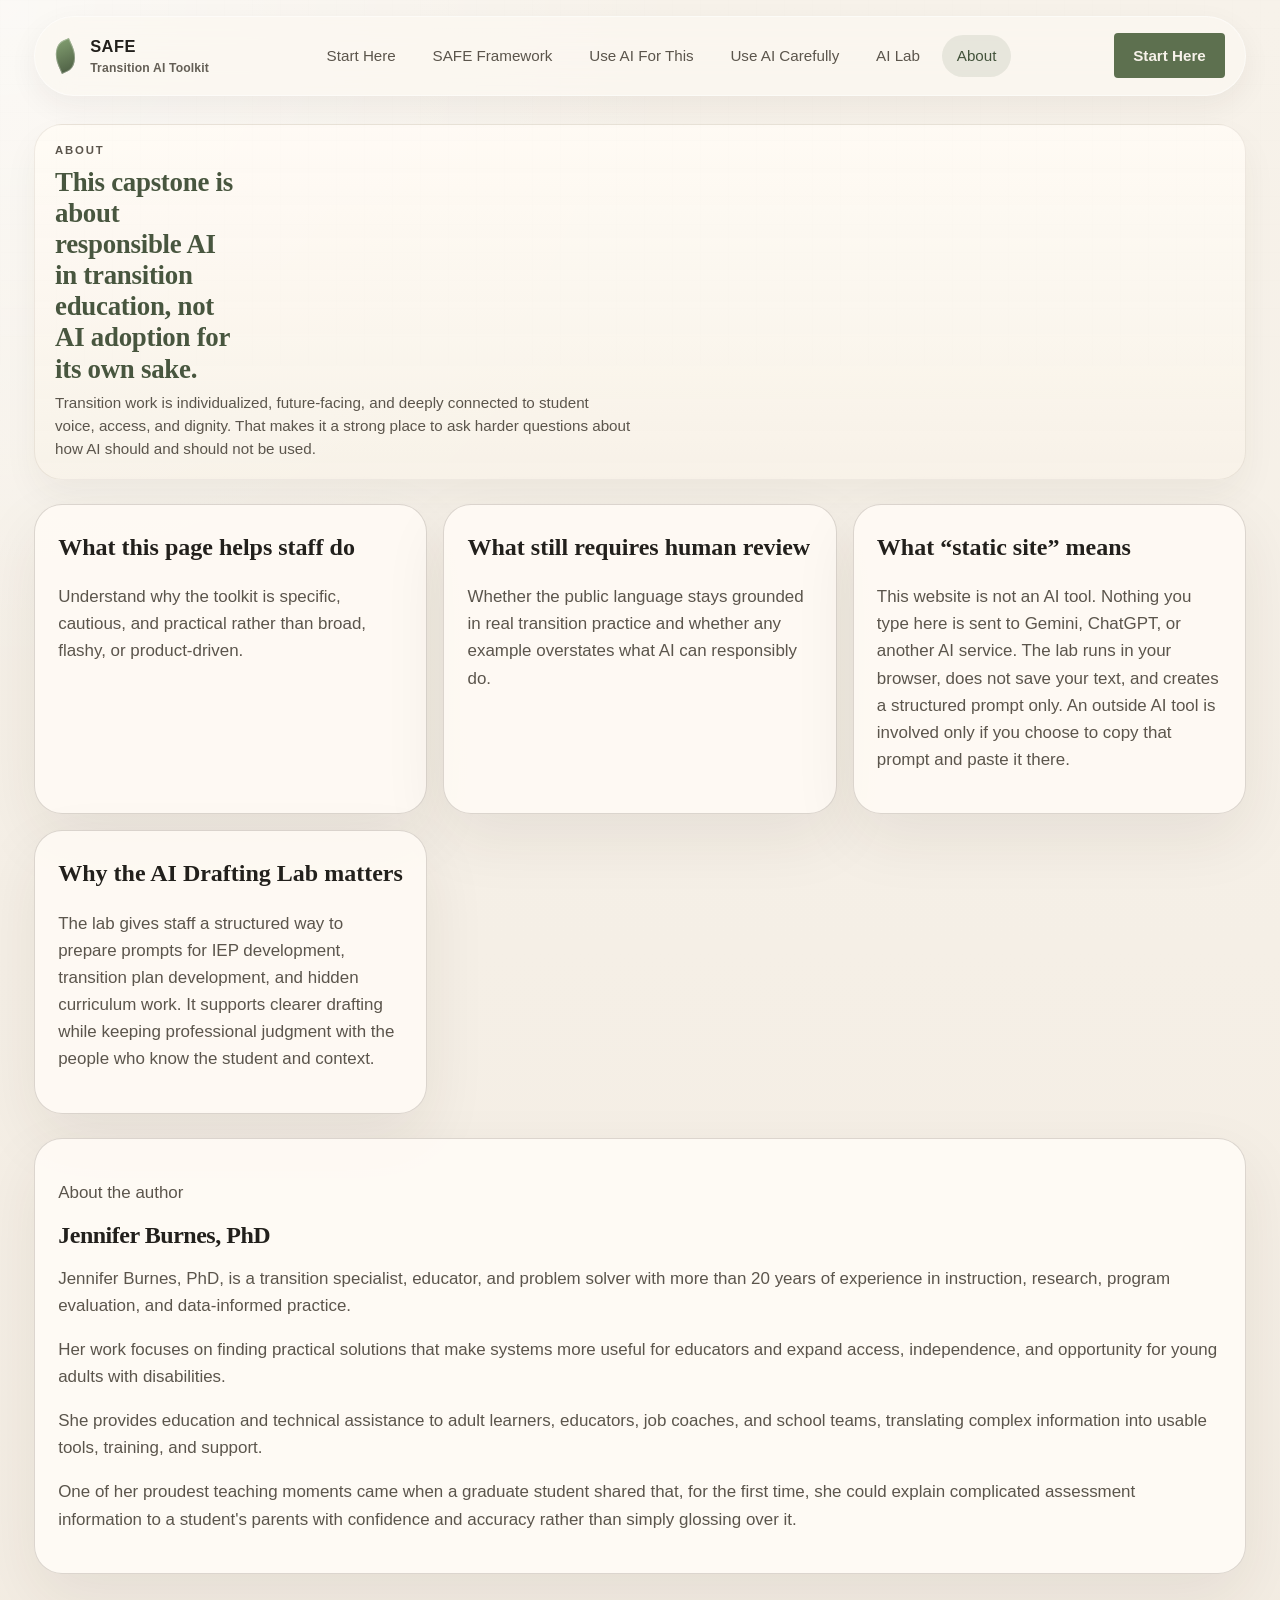
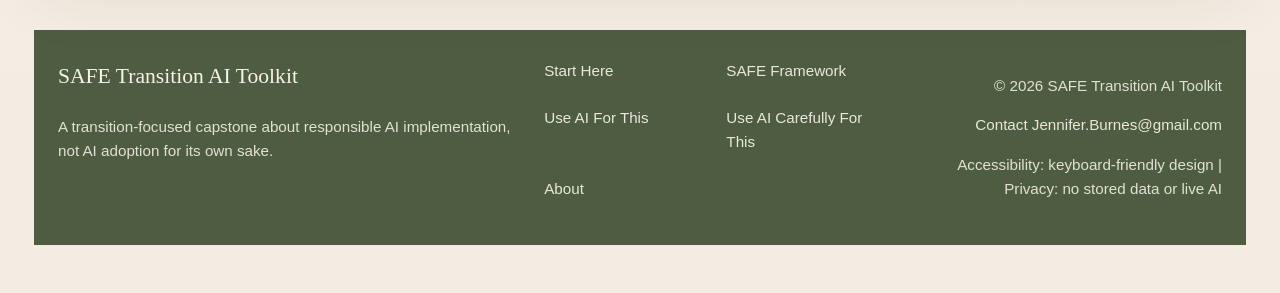
==== about.html @ ab894f03 "Publish SAFE Transition AI Toolkit" ====
<!doctype html>
<html lang="en">
  <head>
    <meta charset="UTF-8" />
    <meta name="viewport" content="width=device-width, initial-scale=1.0" />
    <title>About | SAFE Transition AI Toolkit</title>
    <link rel="stylesheet" href="styles.css" />
  </head>
  <body data-page="about">
    <div class="site-shell">
      <header class="site-header">
        <div class="brand-lockup">
          <a class="brand-mark" href="index.html" aria-label="SAFE Transition AI Toolkit home">
            <span class="brand-mark__leaf"></span>
            <span class="brand-mark__text"><span>SAFE</span><span>Transition AI Toolkit</span></span>
          </a>
        </div>
        <button class="menu-toggle" type="button" aria-expanded="false" aria-controls="site-nav">Menu</button>
        <nav id="site-nav" class="site-nav" aria-label="Primary">
          <a href="start-here.html">Start Here</a>
          <a href="https://www.edsafeai.org/safe" target="_blank" rel="noopener noreferrer">SAFE Framework</a>
          <a href="use-ai-for-this.html">Use AI For This</a>
          <a href="use-ai-carefully.html">Use AI Carefully</a>
          <a href="hidden-curriculum-ai-lab.html">AI Lab</a>
          <a href="about.html">About</a>
        </nav>
        <a class="header-cta" href="start-here.html">Start Here</a>
      </header>
      <main class="page-main">
        <section class="page-hero page-hero--paper">
          <p class="page-hero__kicker">About</p>
          <h1>This capstone is about responsible AI in transition education, not AI adoption for its own sake.</h1>
          <p>
            Transition work is individualized, future-facing, and deeply connected to student voice,
            access, and dignity. That makes it a strong place to ask harder questions about how AI
            should and should not be used.
          </p>
        </section>

        <section class="section card-grid card-grid--two">
          <article class="section-card">
            <h2>What this page helps staff do</h2>
            <p>Understand why the toolkit is specific, cautious, and practical rather than broad, flashy, or product-driven.</p>
          </article>
          <article class="section-card">
            <h2>What still requires human review</h2>
            <p>Whether the public language stays grounded in real transition practice and whether any example overstates what AI can responsibly do.</p>
          </article>
          <article class="section-card">
            <h2>What “static site” means</h2>
            <p>
              This website is not an AI tool. Nothing you type here is sent to Gemini, ChatGPT, or
              another AI service. The lab runs in your browser, does not save your text, and creates
              a structured prompt only. An outside AI tool is involved only if you choose to copy that
              prompt and paste it there.
            </p>
          </article>
          <article class="section-card">
            <h2>Why the AI Drafting Lab matters</h2>
            <p>
              The lab gives staff a structured way to prepare prompts for IEP development, transition
              plan development, and hidden curriculum work. It supports clearer drafting while keeping
              professional judgment with the people who know the student and context.
            </p>
          </article>
        </section>

        <section class="section">
          <div class="callout callout--thin">
            <p class="eyebrow">About the author</p>
            <h2>Jennifer Burnes, PhD</h2>
            <p>Jennifer Burnes, PhD, is a transition specialist, educator, and problem solver with more than 20 years of experience in instruction, research, program evaluation, and data-informed practice.</p>
            <p>Her work focuses on finding practical solutions that make systems more useful for educators and expand access, independence, and opportunity for young adults with disabilities.</p>
            <p>She provides education and technical assistance to adult learners, educators, job coaches, and school teams, translating complex information into usable tools, training, and support.</p>
            <p>One of her proudest teaching moments came when a graduate student shared that, for the first time, she could explain complicated assessment information to a student's parents with confidence and accuracy rather than simply glossing over it.</p>
          </div>
        </section>
      </main>
      <footer class="site-footer site-footer--rich">
        <div class="site-footer__brand">
          <p>SAFE Transition AI Toolkit</p>
          <p>A transition-focused capstone about responsible AI implementation, not AI adoption for its own sake.</p>
        </div>
        <div class="site-footer__links">
          <a href="start-here.html">Start Here</a>
          <a href="https://www.edsafeai.org/safe" target="_blank" rel="noopener noreferrer">SAFE Framework</a>
          <a href="use-ai-for-this.html">Use AI For This</a>
          <a href="use-ai-carefully.html">Use AI Carefully For This</a>
          <a href="about.html">About</a>
        </div>
        <div class="site-footer__meta">
          <p>&copy; 2026 SAFE Transition AI Toolkit</p>
          <p><a href="mailto:Jennifer.Burnes@gmail.com">Contact Jennifer.Burnes@gmail.com</a></p>
          <p>Accessibility: keyboard-friendly design | Privacy: no stored data or live AI</p>
        </div>
      </footer>
    </div>
    <script src="script.js"></script>
  </body>
</html>
---- styles.css ----
:root {
  --bg: #f5f0e7;
  --bg-strong: #ece4d7;
  --surface: rgba(255, 251, 245, 0.86);
  --surface-solid: #fbf7f1;
  --surface-rich: #f2eadf;
  --ink: #22201c;
  --muted: #5b554c;
  --line: rgba(63, 54, 42, 0.18);
  --line-strong: rgba(63, 54, 42, 0.3);
  --accent: #5d7051;
  --accent-deep: #43533b;
  --accent-soft: #dfe7d4;
  --clay: #b97857;
  --shadow: 0 24px 64px rgba(51, 42, 31, 0.08);
  --shadow-soft: 0 10px 30px rgba(51, 42, 31, 0.06);
  --radius: 28px;
  --radius-small: 18px;
  --max-width: 1180px;
  --transition: 220ms ease;
  --serif: "Iowan Old Style", "Palatino Linotype", "Book Antiqua", Georgia, serif;
  --sans: "Avenir Next", "Segoe UI", "Trebuchet MS", sans-serif;
}

*,
*::before,
*::after {
  box-sizing: border-box;
}

html {
  scroll-behavior: smooth;
}

body {
  margin: 0;
  font-family: var(--sans);
  color: var(--ink);
  background:
    radial-gradient(circle at top left, rgba(255, 255, 255, 0.58), transparent 30%),
    linear-gradient(180deg, #f7f2ea 0%, #f3ece2 100%);
  line-height: 1.6;
}

body::before {
  content: "";
  position: fixed;
  inset: 0;
  pointer-events: none;
  background-image:
    linear-gradient(rgba(72, 61, 47, 0.025) 1px, transparent 1px),
    linear-gradient(90deg, rgba(72, 61, 47, 0.025) 1px, transparent 1px);
  background-size: 28px 28px;
  mask-image: linear-gradient(180deg, rgba(0, 0, 0, 0.2), transparent 70%);
}

a {
  color: inherit;
  text-decoration: none;
}

img {
  max-width: 100%;
  display: block;
}

.site-shell {
  width: min(calc(100% - 2rem), calc(var(--max-width) + 2rem));
  margin: 0 auto;
  padding: 1rem 0 3rem;
}

.site-header {
  position: sticky;
  top: 1rem;
  z-index: 10;
  display: flex;
  align-items: center;
  justify-content: space-between;
  gap: 1rem;
  margin-bottom: 1.75rem;
  padding: 1rem 1.25rem;
  border: 1px solid rgba(255, 255, 255, 0.45);
  border-radius: 999px;
  background: rgba(251, 247, 241, 0.76);
  backdrop-filter: blur(18px);
  box-shadow: var(--shadow-soft);
}

.brand-mark {
  display: inline-flex;
  align-items: center;
  gap: 0.9rem;
  font-weight: 600;
  letter-spacing: 0.01em;
}

.brand-mark__leaf {
  width: 1.3rem;
  height: 1.9rem;
  border-radius: 70% 0 70% 0;
  background: linear-gradient(180deg, #7e9a6d 0%, #516347 100%);
  transform: rotate(-24deg);
  box-shadow: inset 0 0 0 1px rgba(255, 255, 255, 0.28);
}

.brand-mark__text {
  font-size: 0.95rem;
}

.brand-mark__text span {
  display: block;
}

.brand-mark__text span:first-child {
  font-size: 1.08em;
  letter-spacing: 0.03em;
}

.brand-mark__text span:last-child {
  font-size: 0.8em;
  color: #645f56;
}

.site-nav {
  display: flex;
  align-items: center;
  gap: 0.5rem;
  flex-wrap: wrap;
  justify-content: flex-end;
}

.site-nav a {
  padding: 0.55rem 0.9rem;
  border-radius: 999px;
  color: var(--muted);
  font-size: 0.95rem;
  transition: background-color var(--transition), color var(--transition), transform var(--transition);
}

.site-nav a:hover,
.site-nav a:focus-visible,
.site-nav a.is-active {
  background: rgba(93, 112, 81, 0.12);
  color: var(--accent-deep);
}

.menu-toggle {
  display: none;
  border: 0;
  border-radius: 999px;
  padding: 0.75rem 1rem;
  background: rgba(93, 112, 81, 0.14);
  color: var(--accent-deep);
  font: 600 0.95rem var(--sans);
}

.header-cta {
  display: inline-flex;
  align-items: center;
  justify-content: center;
  min-height: 2.8rem;
  padding: 0.75rem 1.2rem;
  border-radius: 4px;
  background: #5d704f;
  color: #f7f2ea;
  font: 600 0.95rem/1 var(--sans);
  white-space: nowrap;
}

.header-cta:hover,
.header-cta:focus-visible {
  background: #4f5f43;
}

.section,
.page-hero {
  margin-bottom: 1.5rem;
}

.hero,
.page-hero,
.editorial-panel,
.section-card,
.callout,
.table-card,
.lab-panel,
.lab-output-panel,
.checklist-card,
.compare-card,
.prompt-card {
  border: 1px solid var(--line);
  box-shadow: var(--shadow);
}

.hero {
  display: grid;
  grid-template-columns: minmax(0, 1.45fr) minmax(300px, 0.9fr);
  gap: 1.5rem;
  padding: 1.7rem;
  border-radius: 36px;
  background:
    linear-gradient(135deg, rgba(255, 255, 255, 0.58), transparent 48%),
    linear-gradient(180deg, rgba(250, 245, 238, 0.95), rgba(244, 235, 224, 0.92));
}

.hero__content,
.hero__feature-card,
.page-hero,
.editorial-panel,
.section-card,
.callout,
.table-card,
.lab-panel,
.lab-output-panel,
.checklist-card,
.compare-card,
.prompt-card {
  border-radius: var(--radius);
  background: var(--surface);
}

.hero__content {
  padding: 1.6rem;
}

.hero__supporting,
.page-hero__kicker,
.feature-card__eyeline {
  margin: 0 0 0.8rem;
  color: var(--accent-deep);
  font-size: 0.86rem;
  font-weight: 700;
  letter-spacing: 0.09em;
  text-transform: uppercase;
}

.hero h1,
.page-hero h1,
.section-heading h2,
.callout h2,
.editorial-panel h2,
.lab-output-panel h2,
.lab-panel h2 {
  margin: 0;
  font-family: var(--serif);
  font-weight: 700;
  line-height: 1.04;
  letter-spacing: -0.02em;
}

.hero h1 {
  max-width: 11ch;
  font-size: clamp(3rem, 7vw, 5.65rem);
}

.page-hero {
  padding: 2.2rem 2rem;
}

.page-hero h1 {
  max-width: 16ch;
  font-size: clamp(2.4rem, 6vw, 4.3rem);
  margin-bottom: 1rem;
}

.hero__lede,
.page-hero p,
.editorial-panel p,
.section-card p,
.callout p,
.compare-card p,
.prompt-card pre {
  color: var(--muted);
  font-size: 1.06rem;
}

.hero__actions,
.lab-actions {
  display: flex;
  gap: 0.8rem;
  flex-wrap: wrap;
  margin-top: 1.5rem;
}

.hero__notes {
  display: grid;
  gap: 0.8rem;
  margin-top: 1.4rem;
}

.hero__notes p,
.feature-card__note,
.callout__closing {
  margin: 0;
  color: var(--muted);
}

.button {
  display: inline-flex;
  align-items: center;
  justify-content: center;
  min-height: 2.9rem;
  padding: 0.8rem 1.2rem;
  border: 1px solid transparent;
  border-radius: 999px;
  font: 600 0.97rem/1 var(--sans);
  cursor: pointer;
  transition: transform var(--transition), background-color var(--transition), border-color var(--transition);
}

.button:hover,
.button:focus-visible,
.menu-toggle:hover,
.menu-toggle:focus-visible {
  transform: translateY(-1px);
}

.button--primary {
  background: var(--accent);
  color: #f8f4ee;
}

.button--primary:hover,
.button--primary:focus-visible {
  background: var(--accent-deep);
}

.button--secondary {
  background: rgba(255, 255, 255, 0.62);
  border-color: var(--line-strong);
  color: var(--ink);
}

.button--small {
  min-height: 2.35rem;
  padding: 0.55rem 0.9rem;
  font-size: 0.9rem;
}

.button:disabled {
  cursor: not-allowed;
  opacity: 0.55;
  transform: none;
}

.hero__feature-card {
  display: flex;
  flex-direction: column;
  gap: 1rem;
  padding: 1.6rem;
}

.hero__feature-card h2,
.editorial-panel h2,
.section-card h2,
.section-card h3,
.compare-card h2,
.callout__grid h3,
.prompt-card h2,
.review-card h2 {
  margin: 0;
  font-family: var(--serif);
  font-size: 1.5rem;
}

.feature-card__list,
.tight-list,
.step-list {
  margin: 0;
  padding-left: 1.15rem;
  color: var(--muted);
}

.section--split,
.compare-grid,
.lab-preview,
.lab-layout,
.callout__grid {
  display: grid;
  gap: 1.5rem;
}

.section--split,
.compare-grid,
.card-grid--two,
.lab-preview {
  grid-template-columns: repeat(2, minmax(0, 1fr));
}

.section-heading {
  margin-bottom: 1rem;
}

.section-heading h2 {
  font-size: clamp(2rem, 4vw, 3.2rem);
  margin-bottom: 0.55rem;
}

.section-heading p {
  max-width: 54rem;
  margin: 0;
  color: var(--muted);
}

.editorial-panel,
.section-card,
.callout,
.table-card,
.lab-panel,
.lab-output-panel,
.checklist-card,
.compare-card,
.prompt-card {
  padding: 1.45rem;
}

.editorial-panel--rich {
  background: linear-gradient(180deg, rgba(223, 231, 212, 0.54), rgba(251, 247, 241, 0.82));
}

.card-grid {
  display: grid;
  grid-template-columns: repeat(3, minmax(0, 1fr));
  gap: 1rem;
}

.card-grid--three {
  grid-template-columns: repeat(3, minmax(0, 1fr));
}

.section-card {
  min-height: 12rem;
  transition: transform var(--transition), border-color var(--transition), background-color var(--transition);
}

.section-card--compact {
  min-height: auto;
}

.section-card .resource-link {
  margin-top: 1rem;
}

.section-card:hover,
.section-card:focus-visible {
  transform: translateY(-3px);
  border-color: rgba(93, 112, 81, 0.32);
  background: rgba(255, 251, 245, 0.94);
}

.section-card h3 {
  margin-bottom: 0.7rem;
  font-size: 1.55rem;
}

.lab-preview__left {
  padding: 1rem 0;
}

.lab-preview__left h3 {
  margin: 0 0 1rem;
  font-family: var(--serif);
  font-size: 1.65rem;
}

.lab-preview__notes {
  display: grid;
  grid-template-columns: repeat(2, minmax(0, 1fr));
  gap: 1rem;
  margin-top: 1rem;
}

.mock-window {
  padding: 0.95rem;
  border: 1px solid rgba(93, 112, 81, 0.18);
  border-radius: calc(var(--radius) + 4px);
  background: linear-gradient(180deg, #f9f6f0, #efe6da);
  box-shadow: inset 0 1px 0 rgba(255, 255, 255, 0.7);
}

.mock-window__toolbar {
  height: 1.2rem;
  width: 6rem;
  margin-bottom: 1rem;
  border-radius: 999px;
  background: rgba(93, 112, 81, 0.14);
}

.mock-window__content {
  display: grid;
  gap: 0.9rem;
}

.mock-field,
.mock-checklist,
.mock-choice-row span {
  border-radius: 20px;
  background: rgba(255, 255, 255, 0.7);
  border: 1px solid rgba(93, 112, 81, 0.12);
}

.mock-field {
  min-height: 5rem;
}

.mock-field--large {
  min-height: 8rem;
}

.mock-checklist {
  min-height: 4.5rem;
}

.mock-choice-row {
  display: grid;
  grid-template-columns: repeat(3, minmax(0, 1fr));
  gap: 0.65rem;
}

.mock-choice-row span {
  min-height: 2.8rem;
}

.callout {
  background: linear-gradient(180deg, rgba(239, 231, 216, 0.95), rgba(248, 244, 237, 0.95));
}

.callout--thin {
  background: rgba(255, 251, 245, 0.9);
}

.callout--warm {
  background: linear-gradient(180deg, rgba(245, 227, 214, 0.75), rgba(251, 247, 241, 0.95));
}

.callout__grid {
  grid-template-columns: repeat(3, minmax(0, 1fr));
  margin-top: 1rem;
}

.page-main {
  display: grid;
}

.checklist-card,
.table-card,
.review-card {
  background: rgba(255, 251, 245, 0.92);
}

.review-card {
  padding: 1.45rem;
  border: 1px solid var(--line);
  border-radius: var(--radius);
  box-shadow: var(--shadow);
}

.framework-table {
  width: 100%;
  border-collapse: collapse;
}

.framework-table th,
.framework-table td {
  padding: 1rem;
  border-bottom: 1px solid var(--line);
  text-align: left;
  vertical-align: top;
}

.framework-table th {
  font-size: 0.92rem;
  letter-spacing: 0.06em;
  text-transform: uppercase;
  color: var(--accent-deep);
}

.compare-card--good {
  background: linear-gradient(180deg, rgba(223, 231, 212, 0.6), rgba(255, 251, 245, 0.9));
}

.compare-card--caution {
  background: linear-gradient(180deg, rgba(245, 227, 214, 0.72), rgba(255, 251, 245, 0.92));
}

.lab-layout {
  grid-template-columns: minmax(0, 1.15fr) minmax(320px, 0.85fr);
  align-items: start;
}

.lab-panel,
.lab-output-panel {
  display: grid;
  gap: 1rem;
}

.lab-section {
  display: grid;
  gap: 0.75rem;
}

.field-label {
  font-family: var(--serif);
  font-size: 1.42rem;
  line-height: 1.15;
}

.field-help {
  margin: 0;
  color: var(--muted);
  font-size: 0.97rem;
}

textarea {
  width: 100%;
  padding: 1rem 1rem 1.05rem;
  border: 1px solid var(--line-strong);
  border-radius: 22px;
  background: rgba(255, 255, 255, 0.84);
  color: var(--ink);
  font: 500 1rem/1.55 var(--sans);
  resize: vertical;
  min-height: 3.3rem;
}

textarea:focus-visible,
input:focus-visible,
.purpose-card:focus-within {
  outline: 2px solid rgba(93, 112, 81, 0.34);
  outline-offset: 2px;
}

fieldset {
  margin: 0;
  padding: 0;
  border: 0;
}

.lab-section label {
  display: flex;
  align-items: flex-start;
  gap: 0.7rem;
  color: var(--muted);
}

input[type="checkbox"],
input[type="radio"] {
  margin-top: 0.22rem;
  accent-color: var(--accent);
}

.purpose-grid {
  display: grid;
  grid-template-columns: repeat(2, minmax(0, 1fr));
  gap: 0.8rem;
}

.purpose-card {
  padding: 0.95rem 1rem;
  border: 1px solid var(--line);
  border-radius: 20px;
  background: rgba(255, 255, 255, 0.62);
  transition: border-color var(--transition), background-color var(--transition), transform var(--transition);
}

.purpose-card:hover {
  transform: translateY(-1px);
  border-color: rgba(93, 112, 81, 0.32);
}

.purpose-card:has(input:checked) {
  background: rgba(223, 231, 212, 0.6);
  border-color: rgba(93, 112, 81, 0.42);
}

.status-message {
  align-self: center;
  color: var(--accent-deep);
  font-size: 0.95rem;
}

.privacy-screen {
  display: grid;
  gap: 0.75rem;
  padding: 1rem;
  border: 1px solid var(--line);
  border-radius: 20px;
  background: rgba(255, 255, 255, 0.62);
}

.privacy-screen__top {
  display: flex;
  align-items: center;
  justify-content: space-between;
  gap: 0.75rem;
  flex-wrap: wrap;
}

.privacy-signal {
  display: inline-flex;
  align-items: center;
  min-height: 2rem;
  padding: 0.35rem 0.8rem;
  border-radius: 999px;
  font-size: 0.9rem;
  font-weight: 700;
  letter-spacing: 0.03em;
}

.privacy-signal--pending {
  background: rgba(127, 117, 100, 0.14);
  color: #5b5143;
}

.privacy-signal--green {
  background: rgba(101, 141, 88, 0.18);
  color: #35502f;
}

.privacy-signal--red {
  background: rgba(179, 95, 55, 0.18);
  color: #8d3f20;
}

.privacy-screen--green {
  border-color: rgba(101, 141, 88, 0.35);
  background: rgba(244, 250, 242, 0.92);
}

.privacy-screen--red {
  border-color: rgba(179, 95, 55, 0.35);
  background: rgba(253, 245, 242, 0.94);
}

.privacy-flags {
  display: grid;
  gap: 0.45rem;
}

.privacy-flags li {
  color: var(--muted);
}

.privacy-preview {
  display: grid;
  gap: 0.4rem;
  padding-top: 0.85rem;
  border-top: 1px solid rgba(179, 95, 55, 0.2);
}

.privacy-preview__label {
  margin: 0;
  color: var(--accent-deep);
  font-size: 0.82rem;
  font-weight: 700;
  letter-spacing: 0.08em;
  text-transform: uppercase;
}

.privacy-preview__text {
  margin: 0;
  color: var(--ink);
  line-height: 1.7;
  white-space: pre-wrap;
}

.privacy-preview mark {
  padding: 0.05em 0.15em;
  border-radius: 0.2em;
  background: rgba(179, 95, 55, 0.22);
  color: inherit;
  box-decoration-break: clone;
  -webkit-box-decoration-break: clone;
}

.prompt-stack {
  display: grid;
  gap: 1rem;
}

.prompt-card pre {
  margin: 1rem 0 0;
  white-space: pre-wrap;
  font-family: var(--sans);
}

.site-footer {
  display: flex;
  justify-content: space-between;
  gap: 1rem;
  margin-top: 2rem;
  padding: 1.5rem 0.35rem 0;
  color: var(--muted);
  font-size: 0.95rem;
}

@media (max-width: 980px) {
  .hero,
  .section--split,
  .compare-grid,
  .card-grid,
  .lab-layout,
  .lab-preview,
  .callout__grid,
  .lab-preview__notes {
    grid-template-columns: 1fr;
  }

  .hero h1,
  .page-hero h1 {
    max-width: none;
  }

  .site-header {
    border-radius: 32px;
    align-items: flex-start;
  }

  .menu-toggle {
    display: inline-flex;
  }

  .site-nav {
    display: none;
    width: 100%;
    padding-top: 0.5rem;
    justify-content: flex-start;
  }

  .site-nav.is-open {
    display: flex;
  }
}

@media (max-width: 720px) {
  .site-shell {
    width: min(calc(100% - 1rem), calc(var(--max-width) + 1rem));
    padding-top: 0.5rem;
  }

  .site-header {
    position: static;
    padding: 1rem;
  }

  .hero,
  .page-hero,
  .editorial-panel,
  .section-card,
  .callout,
  .table-card,
  .lab-panel,
  .lab-output-panel,
  .checklist-card,
  .compare-card,
  .prompt-card {
    border-radius: 24px;
  }

  .hero,
  .page-hero {
    padding: 1.2rem;
  }

  .hero__content,
  .hero__feature-card,
  .editorial-panel,
  .section-card,
  .callout,
  .table-card,
  .lab-panel,
  .lab-output-panel,
  .checklist-card,
  .compare-card,
  .prompt-card {
    padding: 1.1rem;
  }

  .purpose-grid {
    grid-template-columns: 1fr;
  }

  .site-footer {
    flex-direction: column;
  }
}

@media (prefers-reduced-motion: reduce) {
  html {
    scroll-behavior: auto;
  }

  *,
  *::before,
  *::after {
    animation: none !important;
    transition: none !important;
  }
}

body[data-page="home"] {
  background:
    radial-gradient(circle at top left, rgba(255, 255, 255, 0.62), transparent 30%),
    linear-gradient(180deg, #faf6ef 0%, #f4ecdf 100%);
}

body[data-page="home"] .site-header {
  top: 0.75rem;
  margin-bottom: 1.35rem;
  padding: 1rem 1.7rem;
  border: 1px solid rgba(103, 88, 66, 0.08);
  background: rgba(249, 244, 236, 0.92);
  backdrop-filter: blur(10px);
  box-shadow: 0 10px 24px rgba(64, 54, 41, 0.05);
}

body[data-page="home"] .brand-mark__leaf {
  width: 1.7rem;
  height: 2.5rem;
}

body[data-page="home"] .brand-mark__text {
  font-family: var(--serif);
  font-size: 1.05rem;
  line-height: 1.1;
}

body[data-page="home"] .brand-mark__text span:first-child {
  font-size: 1.2em;
}

body[data-page="home"] .brand-mark__text span:last-child {
  font-size: 0.92em;
}

body[data-page="home"] .site-nav a {
  padding: 0.4rem 0.48rem;
  font-size: 0.92rem;
}

.hero--homepage {
  position: relative;
  grid-template-columns: minmax(0, 1.2fr) minmax(21rem, 0.9fr);
  gap: 3rem;
  padding: 2rem 0 4.5rem;
  border: 0;
  border-radius: 0;
  background: transparent;
  box-shadow: none;
}

.hero__content--open {
  padding: 2.1rem 0 0 1rem;
  border: 0;
  border-radius: 0;
  background: transparent;
  box-shadow: none;
}

.hero--homepage h1 {
  max-width: 8ch;
  font-size: clamp(4.2rem, 8vw, 6.6rem);
  color: #4b5d3f;
}

.hero-rule,
.band-panel__rule {
  display: inline-block;
  width: 3.5rem;
  height: 2px;
  margin: 1rem 0 1.2rem;
  background: rgba(184, 120, 87, 0.8);
}

.hero__lede--wide {
  max-width: 33rem;
  font-size: 1.16rem;
  line-height: 1.82;
}

.button--outline {
  background: transparent;
  border-color: #5d6c4d;
  color: #425138;
}

.button--outline:hover,
.button--outline:focus-visible {
  background: rgba(93, 112, 81, 0.08);
}

.button--clay {
  background: var(--clay);
  color: #fff8f1;
}

.button--clay:hover,
.button--clay:focus-visible {
  background: #a86542;
}

.hero__motto {
  margin: 1.6rem 0 0;
  color: #6f6a5d;
  font-family: var(--serif);
  font-style: italic;
  font-size: 1.14rem;
}

.feature-card {
  display: flex;
  flex-direction: column;
  gap: 1rem;
  padding: 2rem 2rem 1.6rem;
  border-radius: 24px;
  background: rgba(255, 252, 246, 0.95);
}

.feature-card--illustrated {
  position: relative;
  justify-self: end;
  width: min(100%, 28rem);
}

.feature-card__tape {
  position: absolute;
  top: -0.65rem;
  left: 50%;
  width: 5.2rem;
  height: 1.05rem;
  transform: translateX(-50%) rotate(-1deg);
  background: rgba(214, 197, 162, 0.58);
  border-radius: 2px;
}

.feature-card--illustrated h2 {
  font-family: var(--serif);
  font-weight: 500;
  font-size: 3rem;
  line-height: 1.04;
}

.feature-card__art {
  position: relative;
  min-height: 15rem;
  border-radius: 18px;
  background:
    radial-gradient(circle at center, rgba(146, 158, 119, 0.16), transparent 60%),
    linear-gradient(180deg, #f3efe4, #ebe3d4);
  overflow: hidden;
}

.feature-card__door {
  position: absolute;
  left: 50%;
  bottom: 2.65rem;
  width: 3rem;
  height: 5.7rem;
  transform: translateX(-50%);
  border: 4px solid #6c735d;
  background: linear-gradient(180deg, #7b7f6b, #5a624f);
  box-shadow: 0 0 0 8px rgba(125, 138, 112, 0.15);
}

.feature-card__steps {
  position: absolute;
  left: 50%;
  bottom: 1rem;
  width: 8rem;
  height: 2.5rem;
  transform: translateX(-50%);
  background:
    linear-gradient(180deg, transparent 0.35rem, #c6b79d 0.35rem, #c6b79d 0.6rem, transparent 0.6rem),
    linear-gradient(180deg, transparent 1rem, #d2c3ab 1rem, #d2c3ab 1.38rem, transparent 1.38rem),
    linear-gradient(180deg, transparent 1.8rem, #dfd1ba 1.8rem, #dfd1ba 2.35rem, transparent 2.35rem);
}

.feature-card__plant {
  position: absolute;
  bottom: 1.4rem;
  width: 2.2rem;
  height: 5rem;
}

.feature-card__plant::before {
  content: "";
  position: absolute;
  inset: 0;
  background:
    linear-gradient(180deg, transparent 15%, #7f8d6c 15% 19%, transparent 19%),
    radial-gradient(circle at 34% 34%, #7f8d6c 0 13%, transparent 14%),
    radial-gradient(circle at 70% 42%, #7f8d6c 0 12%, transparent 13%),
    radial-gradient(circle at 35% 61%, #7f8d6c 0 11%, transparent 12%),
    radial-gradient(circle at 68% 68%, #7f8d6c 0 10%, transparent 11%);
}

.feature-card__plant--left {
  left: 5.7rem;
}

.feature-card__plant--right {
  right: 5.7rem;
  transform: scaleX(-1);
}

.feature-card__link {
  color: #b35f37;
  font-size: 1.08rem;
  font-weight: 600;
}

.feature-card__link::after {
  content: " →";
}

.terrain-divider {
  position: absolute;
  left: -2rem;
  right: -2rem;
  bottom: 0;
  height: 4.25rem;
  background: #91977f;
  clip-path: polygon(0 80%, 13% 72%, 24% 77%, 36% 67%, 48% 75%, 61% 62%, 74% 69%, 86% 58%, 100% 66%, 100% 100%, 0 100%);
}

.section-band {
  display: grid;
  grid-template-columns: repeat(2, minmax(0, 1fr));
  gap: 0;
  padding: 1.9rem;
  border: 1px solid rgba(96, 82, 60, 0.1);
  background: rgba(252, 248, 241, 0.92);
}

.band-panel {
  display: grid;
  grid-template-columns: 4.4rem 1fr;
  gap: 1rem;
  padding: 1rem 1.2rem;
}

.band-panel + .band-panel {
  border-left: 1px solid rgba(96, 82, 60, 0.12);
}

.band-panel__icon {
  display: grid;
  place-items: center;
  width: 3.45rem;
  height: 3.45rem;
  border-radius: 50%;
  color: white;
  font-size: 1.7rem;
}

.band-panel--positive .band-panel__icon {
  background: #65724e;
}

.band-panel--negative .band-panel__icon {
  background: #b7663f;
}

.band-panel__body h2 {
  margin: 0;
  font-family: var(--serif);
  font-size: 2rem;
  color: #48563f;
}

.band-panel--negative .band-panel__body h2 {
  color: #b35f37;
}

.band-panel__body .tight-list {
  line-height: 1.85;
}

.section--toolkit-overview .section-heading h2 {
  text-align: center;
}

.section--toolkit-overview .section-heading p {
  margin: 0 auto;
  text-align: center;
}

.toolkit-grid {
  display: grid;
  grid-template-columns: repeat(6, minmax(0, 1fr));
  gap: 0.85rem;
}

.toolkit-card {
  display: flex;
  flex-direction: column;
  min-height: 17rem;
  padding: 1.35rem 1rem 1rem;
  border: 1px solid rgba(88, 77, 60, 0.14);
  background: rgba(252, 248, 241, 0.9);
  transition: transform var(--transition), border-color var(--transition), background-color var(--transition);
}

.toolkit-card:hover,
.toolkit-card:focus-visible {
  transform: translateY(-3px);
  border-color: rgba(93, 112, 81, 0.28);
  background: rgba(255, 252, 247, 0.98);
}

.toolkit-card__icon {
  width: 4.15rem;
  height: 4.15rem;
  margin-bottom: 1rem;
  color: #8b9471;
}

.toolkit-card__icon svg {
  width: 100%;
  height: 100%;
  fill: none;
  stroke: currentColor;
  stroke-width: 2.1;
  stroke-linecap: round;
  stroke-linejoin: round;
}

.toolkit-card h3 {
  margin: 0 0 0.7rem;
  font-family: var(--serif);
  font-size: 1.17rem;
  color: #374631;
}

.toolkit-card p {
  margin: 0 0 auto;
  color: var(--muted);
  font-size: 0.97rem;
}

.toolkit-card__link {
  margin-top: 1rem;
  color: #485a3d;
  font-weight: 600;
}

.toolkit-card__link::after {
  content: " →";
}

.signature-section {
  display: grid;
  grid-template-columns: minmax(0, 0.78fr) minmax(0, 1.22fr);
  gap: 1.8rem;
  align-items: start;
}

.signature-copy {
  padding: 1rem 1rem 1rem 0.3rem;
}

.signature-copy h2 {
  margin: 0;
  font-family: var(--serif);
  font-size: 3.25rem;
  line-height: 1.05;
  color: #302d27;
}

.signature-list {
  margin: 1.35rem 0 2rem;
  padding-left: 1.1rem;
  color: var(--muted);
  line-height: 1.9;
}

.signature-shell {
  border: 1px solid rgba(79, 73, 57, 0.14);
  border-radius: 14px;
  overflow: hidden;
  background: rgba(255, 252, 246, 0.95);
  box-shadow: var(--shadow-soft);
}

.signature-shell__header,
.lab-panel__header {
  display: flex;
  align-items: center;
  gap: 0.65rem;
  padding: 0.95rem 1.15rem;
  background: #5d704f;
  color: #f4efe5;
  font-family: var(--serif);
  font-size: 1.18rem;
}

.signature-shell__leaf {
  width: 0.8rem;
  height: 1.2rem;
  border-radius: 70% 0 70% 0;
  background: #f4efe5;
  transform: rotate(-24deg);
}

.signature-shell__body {
  display: grid;
  grid-template-columns: repeat(2, minmax(0, 1fr));
}

.signature-shell__column + .signature-shell__column {
  border-left: 1px solid rgba(89, 76, 59, 0.12);
}

.signature-block {
  padding: 1rem 1.2rem 1.1rem;
  border-bottom: 1px solid rgba(89, 76, 59, 0.12);
}

.signature-block h3 {
  margin: 0 0 0.35rem;
  font-size: 1rem;
}

.signature-block h3 span {
  color: var(--muted);
  font-weight: 400;
}

.signature-block p {
  margin: 0 0 0.7rem;
  color: var(--muted);
  font-size: 0.93rem;
}

.signature-shell__textarea,
.signature-shell__prompt {
  padding: 0.95rem;
  border: 1px solid rgba(89, 76, 59, 0.12);
  border-radius: 8px;
  background: #faf6ef;
  color: #4d4a41;
  line-height: 1.7;
}

.signature-shell__meta {
  display: block;
  margin-top: 0.35rem;
  color: #847b6c;
  font-size: 0.82rem;
}

.signature-checklist,
.signature-radios {
  margin: 0;
  padding: 0;
  list-style: none;
  display: grid;
  gap: 0.55rem;
}

.signature-checklist li,
.signature-radios li {
  position: relative;
  padding-left: 1.6rem;
  color: var(--muted);
}

.signature-checklist li::before,
.signature-radios li::before {
  content: "";
  position: absolute;
  left: 0;
  top: 0.32rem;
  width: 0.8rem;
  height: 0.8rem;
  border: 1px solid rgba(94, 108, 76, 0.42);
  background: white;
}

.signature-radios li::before {
  border-radius: 50%;
}

.signature-checklist .is-selected::before {
  background: #6a7b56;
  box-shadow: inset 0 0 0 2px #faf6ef;
}

.signature-radios .is-selected::before {
  background: radial-gradient(circle, #6a7b56 0 40%, white 44% 100%);
}

.signature-shell__actions {
  display: flex;
  align-items: center;
  gap: 1rem;
  margin-top: 0.9rem;
}

.signature-pill {
  display: inline-flex;
  align-items: center;
  padding: 0.55rem 0.85rem;
  border-radius: 8px;
  background: #687755;
  color: #f7f2ea;
  font-weight: 600;
}

.signature-shell__footer {
  margin: 0;
  padding: 0.85rem 1.15rem;
  color: #70685d;
  font-size: 0.9rem;
}

.closing-banner {
  display: grid;
  grid-template-columns: 12rem 1fr 10rem;
  align-items: center;
  gap: 1.5rem;
  padding: 1.8rem 2rem;
  border: 1px solid rgba(95, 82, 61, 0.08);
  background: rgba(252, 248, 241, 0.88);
}

.closing-banner__leaf {
  width: 9rem;
  height: 9rem;
  opacity: 0.7;
  background:
    radial-gradient(circle at 42% 24%, #8b9471 0 10%, transparent 11%),
    radial-gradient(circle at 58% 34%, #8b9471 0 10%, transparent 11%),
    radial-gradient(circle at 34% 46%, #8b9471 0 10%, transparent 11%),
    radial-gradient(circle at 62% 56%, #8b9471 0 10%, transparent 11%),
    linear-gradient(180deg, transparent 15%, #8b9471 15% 18%, transparent 18%),
    linear-gradient(35deg, transparent 40%, #8b9471 40% 44%, transparent 44%),
    linear-gradient(-35deg, transparent 40%, #8b9471 40% 44%, transparent 44%);
}

.closing-banner__copy {
  text-align: center;
}

.closing-banner__copy h2 {
  margin: 0;
  font-family: var(--serif);
  font-size: clamp(2rem, 4vw, 3.15rem);
  color: #4d5c41;
}

.closing-banner__copy p {
  max-width: 42rem;
  margin: 0 auto;
}

.closing-banner__care svg {
  width: 100%;
  height: auto;
  fill: none;
  stroke: #7e876e;
  stroke-width: 3;
  stroke-linecap: round;
  stroke-linejoin: round;
}

.page-hero--lab {
  background: rgba(255, 251, 245, 0.78);
}

.page-hero--paper {
  display: grid;
  gap: 0.4rem;
  padding: 1.05rem 1.25rem 1.15rem;
  background:
    linear-gradient(180deg, rgba(255, 251, 245, 0.9), rgba(248, 242, 232, 0.86));
  border: 1px solid rgba(95, 82, 61, 0.1);
  box-shadow: 0 16px 34px rgba(67, 54, 40, 0.05);
}

.page-hero--paper h1 {
  max-width: 14ch;
  margin-bottom: 0.05rem;
  color: #48563f;
  font-size: clamp(1.45rem, 2.1vw, 1.95rem);
  line-height: 1.16;
  letter-spacing: -0.01em;
}

.page-hero--paper p {
  max-width: 36rem;
  margin: 0;
  font-size: 0.95rem;
  line-height: 1.5;
}

.page-hero--paper .page-hero__kicker {
  margin-bottom: 0.1rem;
  font-size: 0.71rem;
  letter-spacing: 0.16em;
}

.page-hero--lab {
  padding: 1.15rem 1.3rem 1.25rem;
}

.page-hero--lab h1 {
  max-width: 10ch;
  font-size: clamp(1.7rem, 2.6vw, 2.25rem);
  line-height: 1.12;
  letter-spacing: -0.01em;
}

.page-hero--lab p {
  max-width: 34rem;
  font-size: 0.95rem;
  line-height: 1.54;
}

.page-hero__split {
  display: grid;
  grid-template-columns: minmax(0, 1.3fr) minmax(16rem, 0.8fr);
  gap: 2rem;
  align-items: start;
}

.page-hero__side-note {
  padding: 1.2rem 1.3rem;
  border: 1px solid rgba(95, 82, 61, 0.14);
  border-radius: 18px;
  background: rgba(252, 248, 241, 0.9);
}

.page-hero__side-note h2 {
  margin: 0 0 0.6rem;
  font-family: var(--serif);
  font-size: 1.5rem;
}

.lab-layout--framed {
  padding: 0;
  border: 1px solid rgba(79, 73, 57, 0.14);
  border-radius: 14px;
  overflow: hidden;
  background: rgba(255, 252, 246, 0.95);
}

.lab-panel,
.lab-output-panel {
  align-content: start;
}

.lab-layout--framed .lab-panel,
.lab-layout--framed .lab-output-panel {
  border: 0;
  border-radius: 0;
  background: transparent;
  box-shadow: none;
}

.signature-section--lab-page {
  grid-template-columns: minmax(0, 0.42fr) minmax(0, 1.58fr);
}

.signature-copy--lab-page {
  padding-top: 0.2rem;
}

.signature-copy--lab-page h2 {
  font-size: clamp(1.95rem, 3vw, 2.7rem);
  line-height: 1.08;
}

.site-footer--rich {
  display: grid;
  grid-template-columns: 1.35fr 1fr 0.9fr;
  gap: 1rem;
  margin-top: 2rem;
  padding: 1.8rem 1.5rem;
  background: #4e5d41;
  color: rgba(247, 242, 232, 0.88);
}

.site-footer--rich a {
  color: rgba(247, 242, 232, 0.92);
}

.site-footer__brand p:first-child {
  margin-top: 0;
  font-family: var(--serif);
  font-size: 1.35rem;
  color: #f7f2e8;
}

.site-footer__links {
  display: grid;
  grid-template-columns: repeat(2, minmax(0, 1fr));
  gap: 0.45rem 1rem;
}

.site-footer__meta {
  text-align: right;
}

@media (max-width: 980px) {
  .hero--homepage,
  .section-band,
  .toolkit-grid,
  .signature-section,
  .page-hero__split,
  .closing-banner,
  .site-footer--rich,
  .signature-section--lab-page {
    grid-template-columns: 1fr;
  }

  .feature-card--illustrated {
    width: 100%;
  }

  .header-cta {
    display: none;
  }

  .band-panel + .band-panel,
  .signature-shell__column + .signature-shell__column {
    border-left: 0;
    border-top: 1px solid rgba(96, 82, 60, 0.12);
  }

  .toolkit-grid {
    grid-template-columns: repeat(2, minmax(0, 1fr));
  }

  .site-footer__meta {
    text-align: left;
  }
}

@media (max-width: 720px) {
  .hero--homepage {
    gap: 1.8rem;
    padding: 1.4rem 0 4rem;
  }

  .hero__content--open {
    padding: 1rem 0 0;
  }

  .hero--homepage h1 {
    font-size: clamp(3rem, 15vw, 4.6rem);
  }

  .toolkit-grid {
    grid-template-columns: 1fr;
  }

  .closing-banner {
    padding: 1.3rem;
  }

  .closing-banner__leaf,
  .closing-banner__care {
    display: none;
  }

  .site-footer--rich {
    padding: 1.3rem;
  }

  .page-hero--paper,
  .page-hero--lab {
    padding: 0.95rem 1rem 1.05rem;
  }

  .page-hero--paper h1,
  .page-hero--lab h1 {
    max-width: 100%;
  }
}
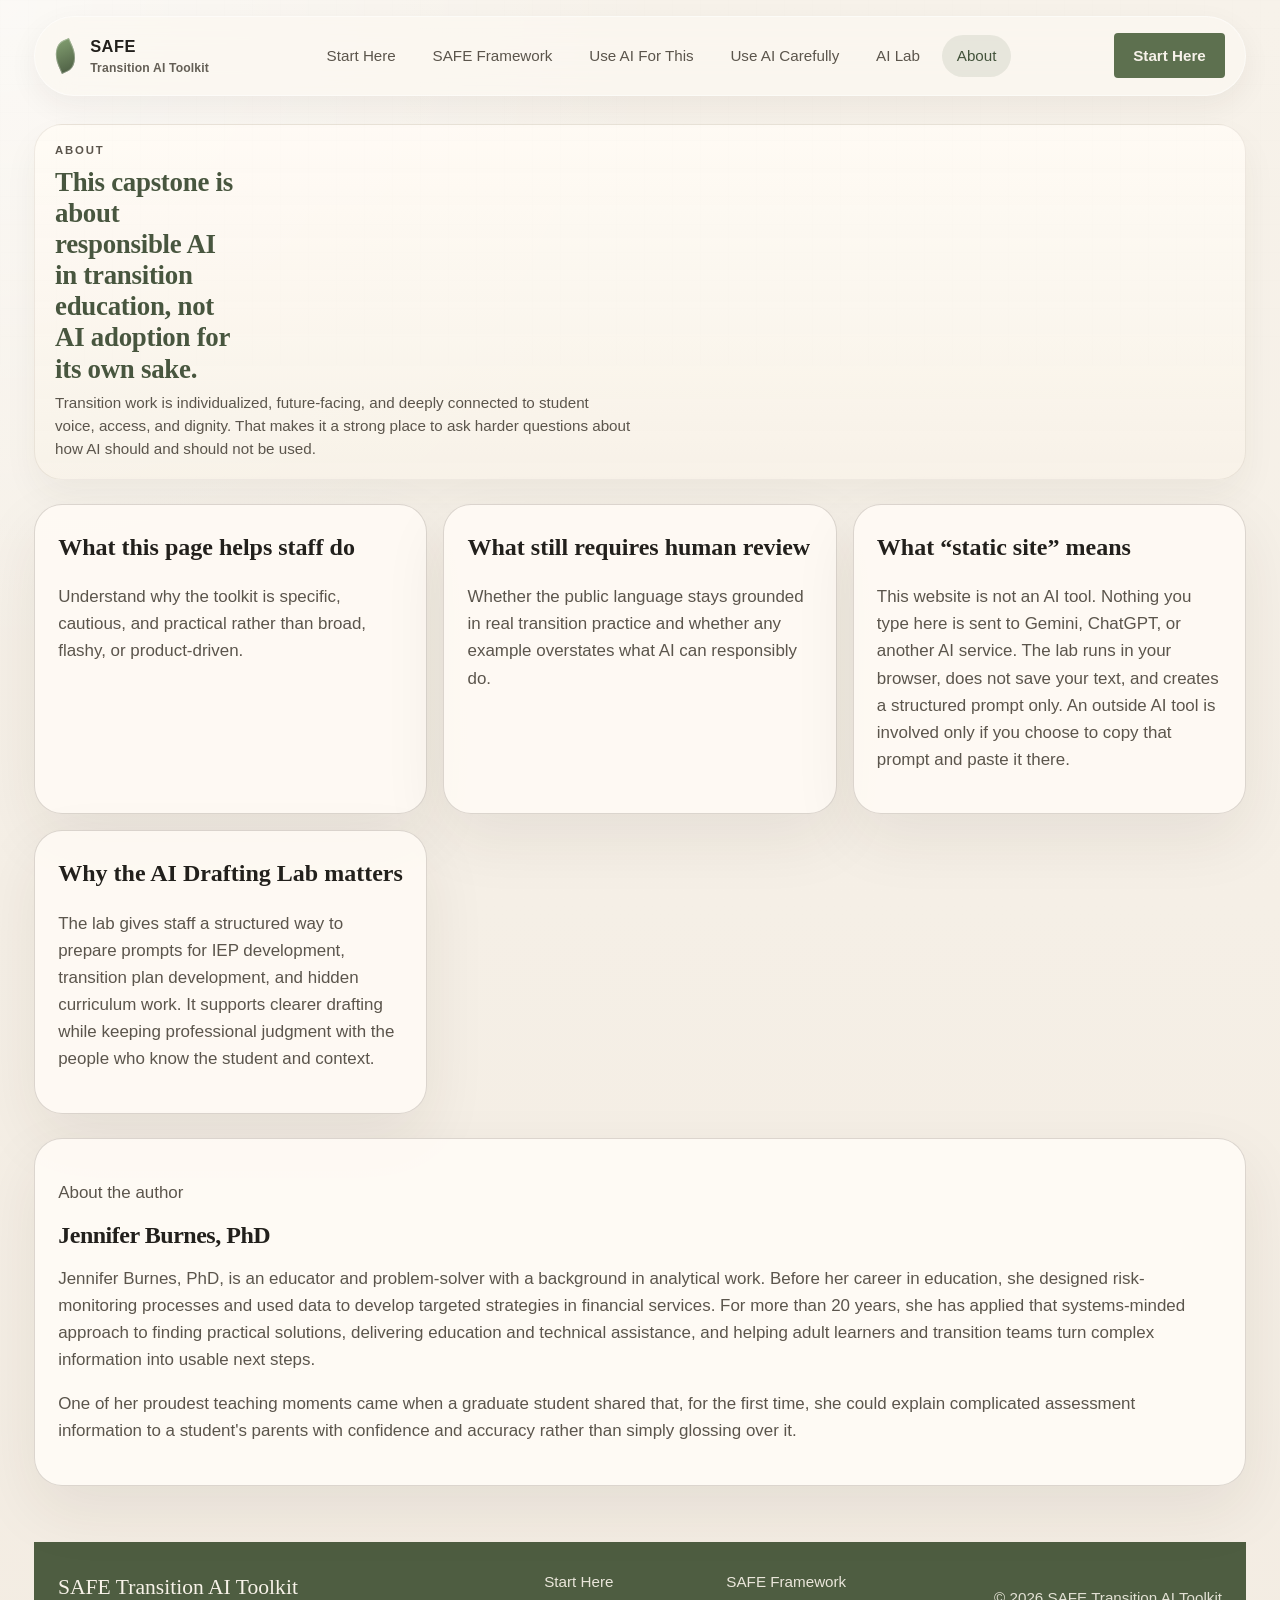
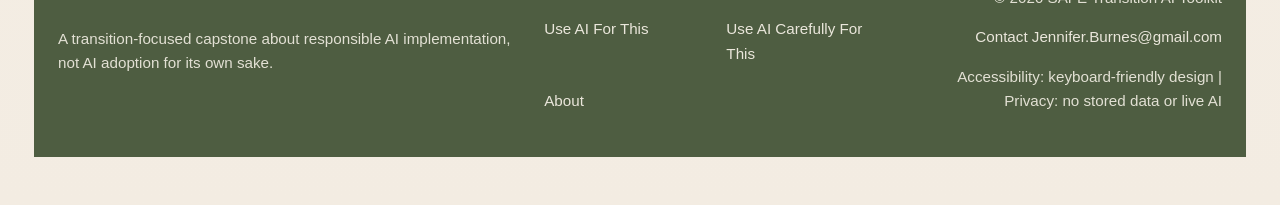
==== commit 993054c3: "Refine author biography" ====
--- a/about.html
+++ b/about.html
@@ -69,9 +69,7 @@
           <div class="callout callout--thin">
             <p class="eyebrow">About the author</p>
             <h2>Jennifer Burnes, PhD</h2>
-            <p>Jennifer Burnes, PhD, is a transition specialist, educator, and problem solver with more than 20 years of experience in instruction, research, program evaluation, and data-informed practice.</p>
-            <p>Her work focuses on finding practical solutions that make systems more useful for educators and expand access, independence, and opportunity for young adults with disabilities.</p>
-            <p>She provides education and technical assistance to adult learners, educators, job coaches, and school teams, translating complex information into usable tools, training, and support.</p>
+            <p>Jennifer Burnes, PhD, is an educator and problem-solver with a background in analytical work. Before her career in education, she designed risk-monitoring processes and used data to develop targeted strategies in financial services. For more than 20 years, she has applied that systems-minded approach to finding practical solutions, delivering education and technical assistance, and helping adult learners and transition teams turn complex information into usable next steps.</p>
             <p>One of her proudest teaching moments came when a graduate student shared that, for the first time, she could explain complicated assessment information to a student's parents with confidence and accuracy rather than simply glossing over it.</p>
           </div>
         </section>
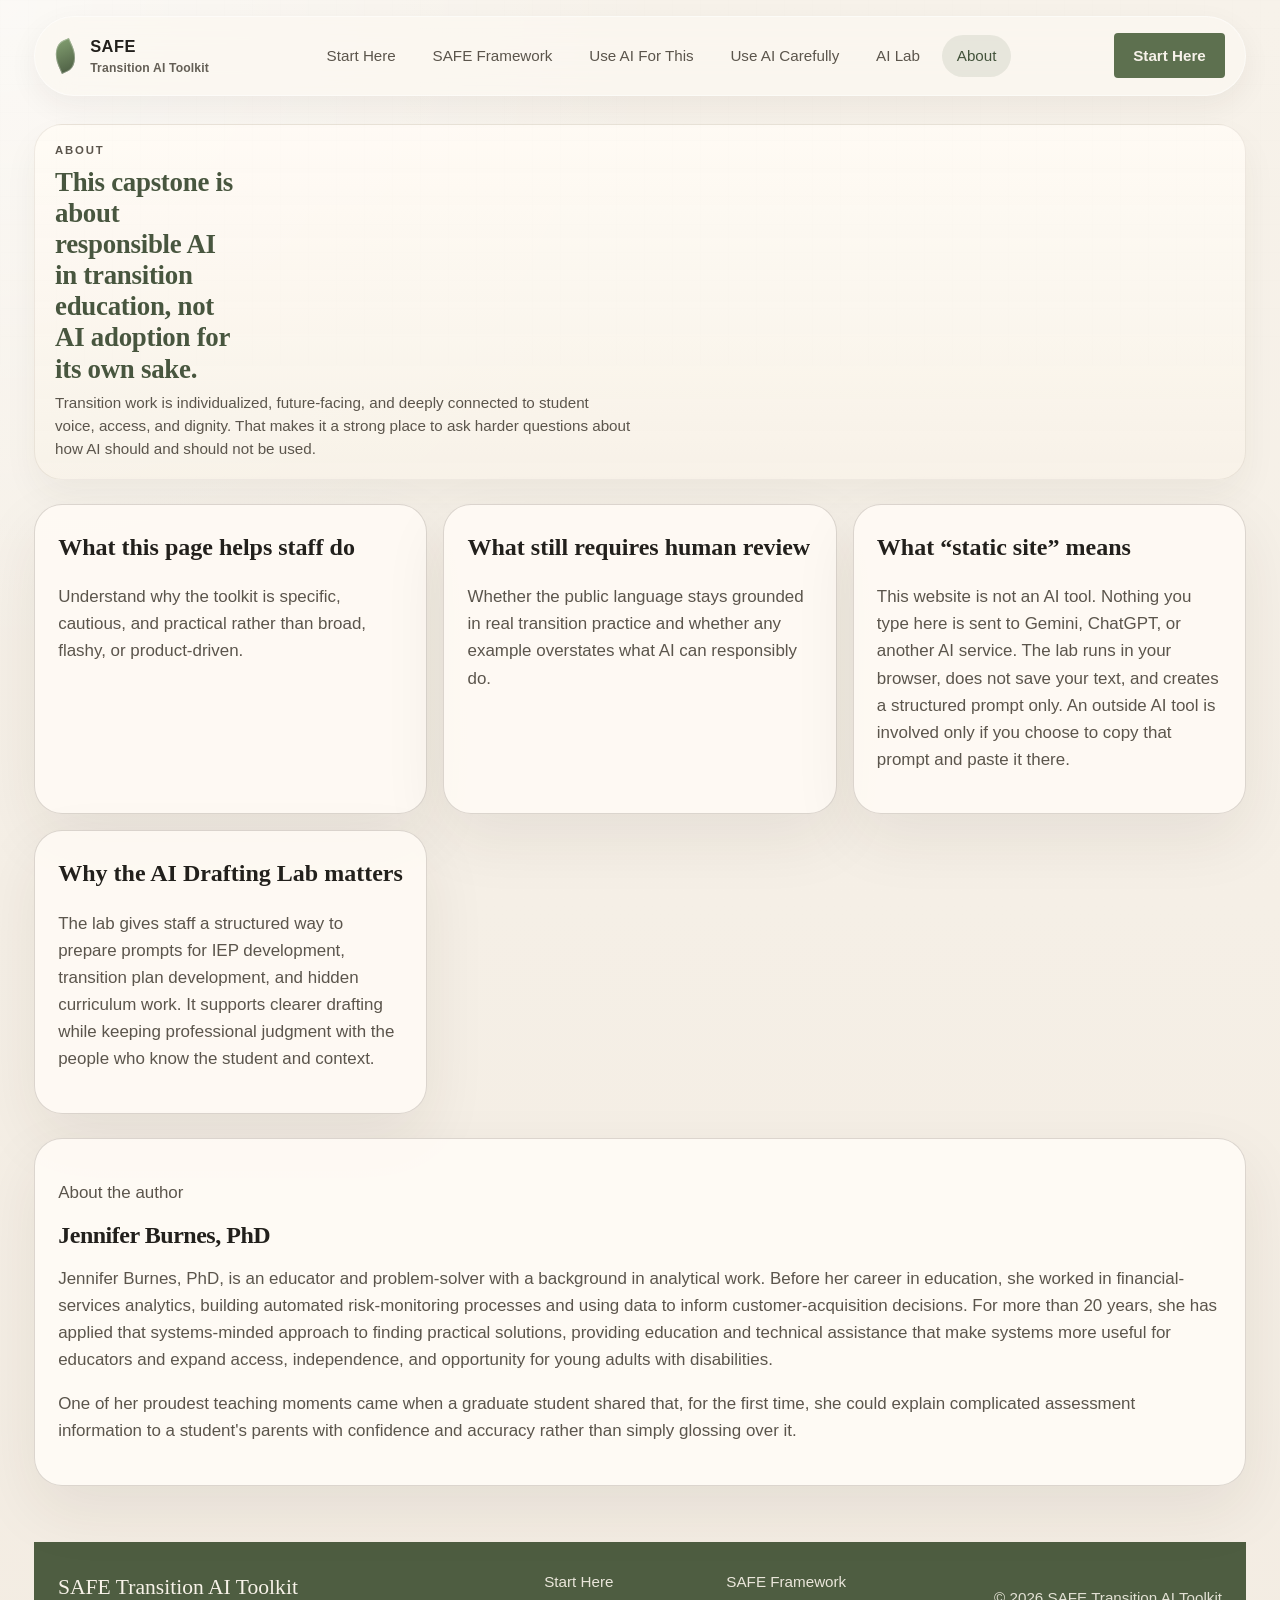
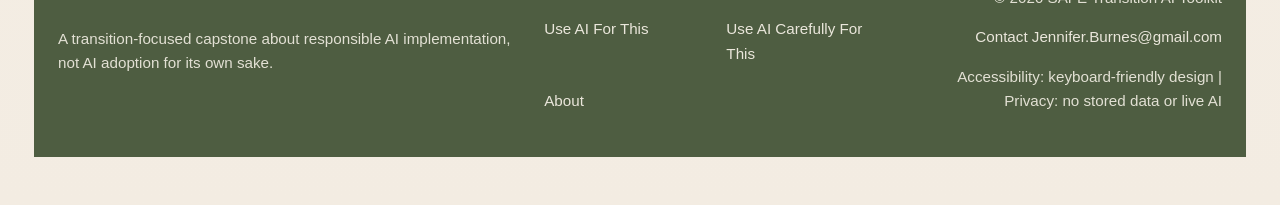
==== commit 16310b6d: "Clarify analytical background" ====
--- a/about.html
+++ b/about.html
@@ -69,7 +69,7 @@
           <div class="callout callout--thin">
             <p class="eyebrow">About the author</p>
             <h2>Jennifer Burnes, PhD</h2>
-            <p>Jennifer Burnes, PhD, is an educator and problem-solver with a background in analytical work. Before her career in education, she designed risk-monitoring processes and used data to develop targeted strategies in financial services. For more than 20 years, she has applied that systems-minded approach to finding practical solutions, delivering education and technical assistance, and helping adult learners and transition teams turn complex information into usable next steps.</p>
+            <p>Jennifer Burnes, PhD, is an educator and problem-solver with a background in analytical work. Before her career in education, she worked in financial-services analytics, building automated risk-monitoring processes and using data to inform customer-acquisition decisions. For more than 20 years, she has applied that systems-minded approach to finding practical solutions, providing education and technical assistance that make systems more useful for educators and expand access, independence, and opportunity for young adults with disabilities.</p>
             <p>One of her proudest teaching moments came when a graduate student shared that, for the first time, she could explain complicated assessment information to a student's parents with confidence and accuracy rather than simply glossing over it.</p>
           </div>
         </section>
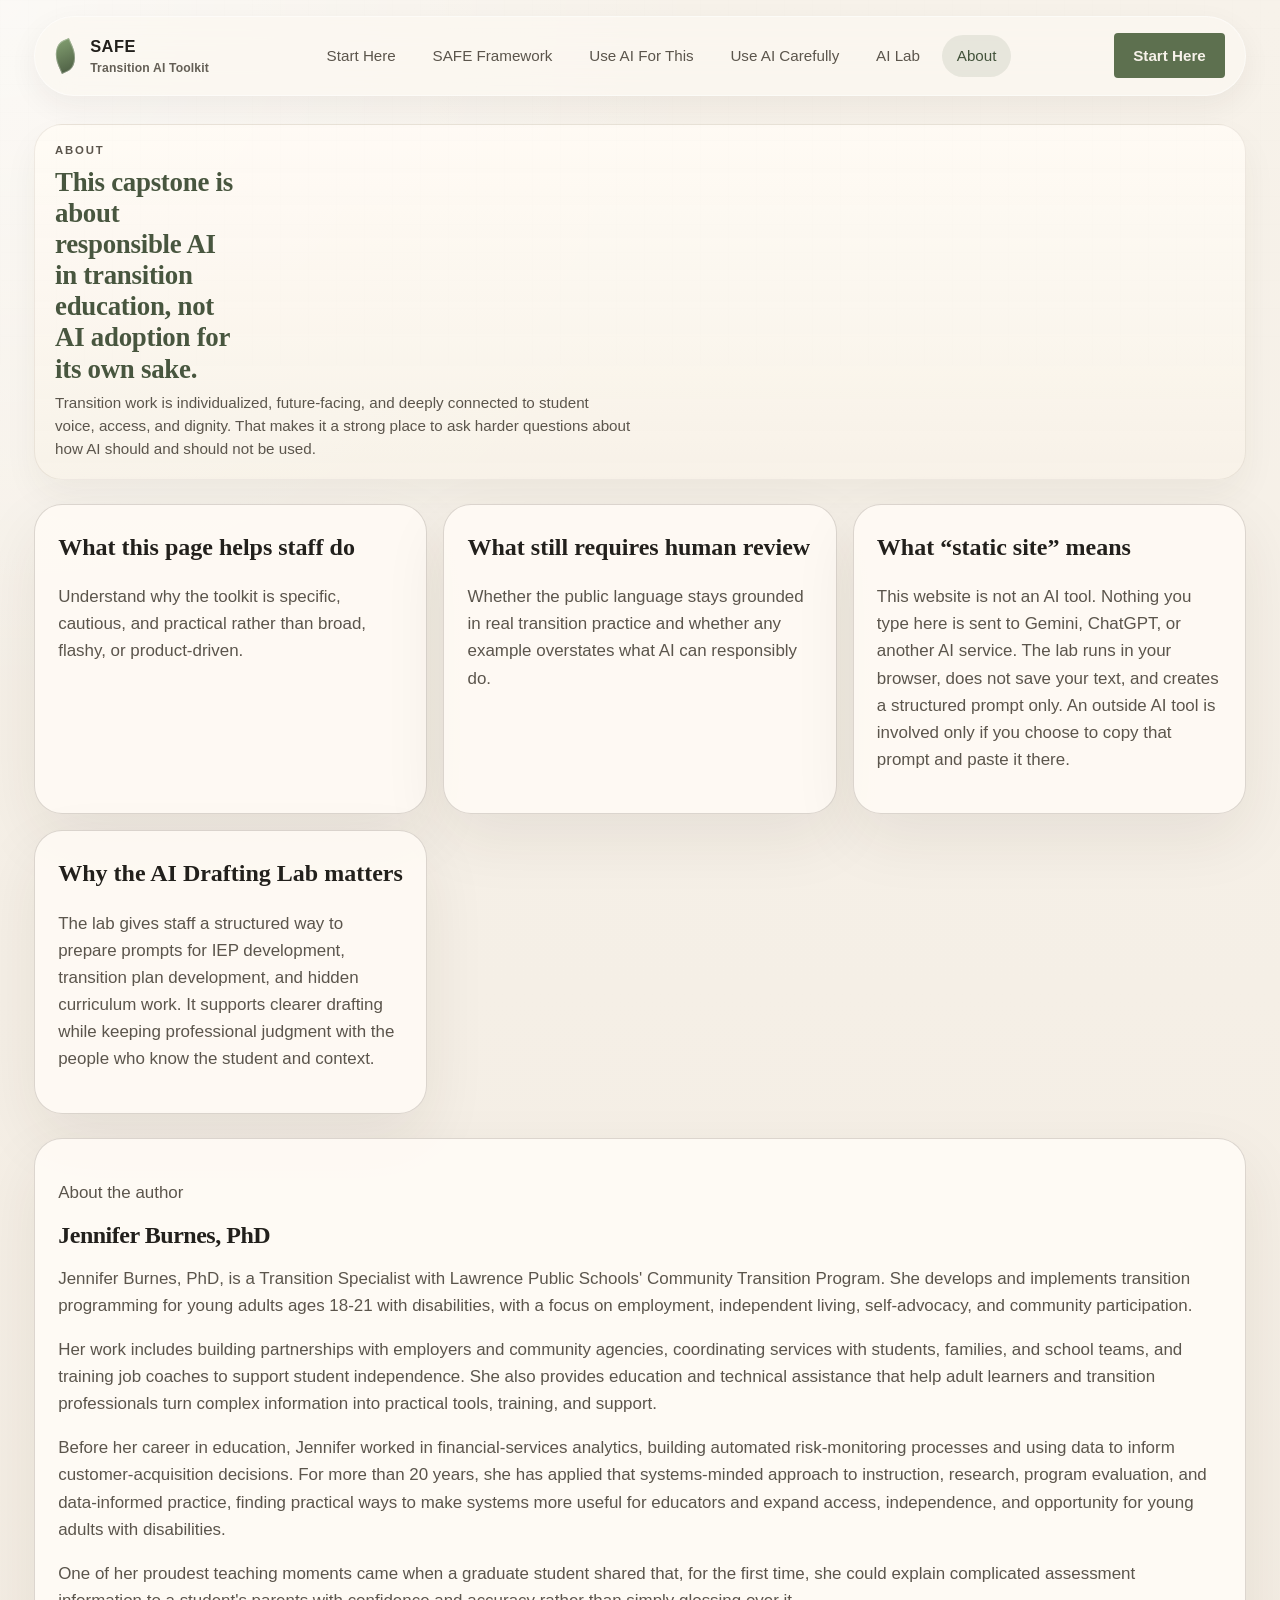
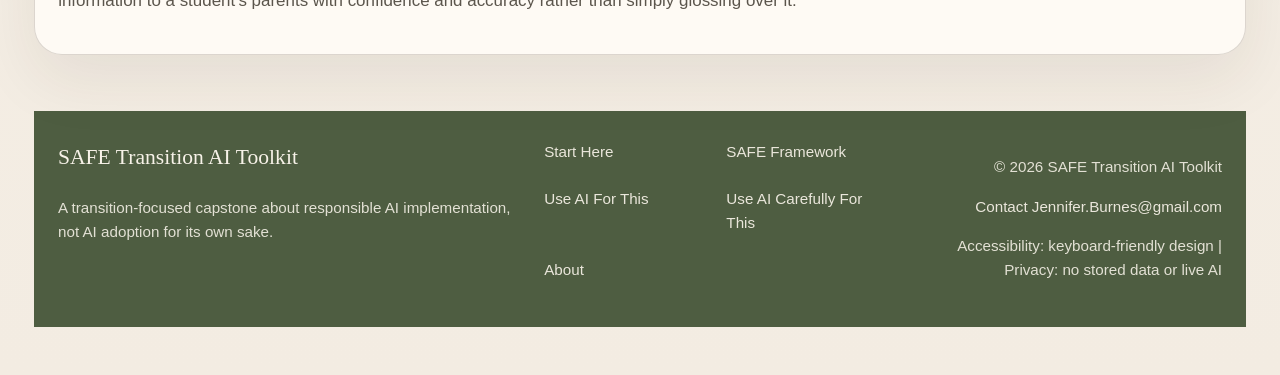
==== commit 804e71af: "Expand current role biography" ====
--- a/about.html
+++ b/about.html
@@ -69,7 +69,9 @@
           <div class="callout callout--thin">
             <p class="eyebrow">About the author</p>
             <h2>Jennifer Burnes, PhD</h2>
-            <p>Jennifer Burnes, PhD, is an educator and problem-solver with a background in analytical work. Before her career in education, she worked in financial-services analytics, building automated risk-monitoring processes and using data to inform customer-acquisition decisions. For more than 20 years, she has applied that systems-minded approach to finding practical solutions, providing education and technical assistance that make systems more useful for educators and expand access, independence, and opportunity for young adults with disabilities.</p>
+            <p>Jennifer Burnes, PhD, is a Transition Specialist with Lawrence Public Schools' Community Transition Program. She develops and implements transition programming for young adults ages 18-21 with disabilities, with a focus on employment, independent living, self-advocacy, and community participation.</p>
+            <p>Her work includes building partnerships with employers and community agencies, coordinating services with students, families, and school teams, and training job coaches to support student independence. She also provides education and technical assistance that help adult learners and transition professionals turn complex information into practical tools, training, and support.</p>
+            <p>Before her career in education, Jennifer worked in financial-services analytics, building automated risk-monitoring processes and using data to inform customer-acquisition decisions. For more than 20 years, she has applied that systems-minded approach to instruction, research, program evaluation, and data-informed practice, finding practical ways to make systems more useful for educators and expand access, independence, and opportunity for young adults with disabilities.</p>
             <p>One of her proudest teaching moments came when a graduate student shared that, for the first time, she could explain complicated assessment information to a student's parents with confidence and accuracy rather than simply glossing over it.</p>
           </div>
         </section>
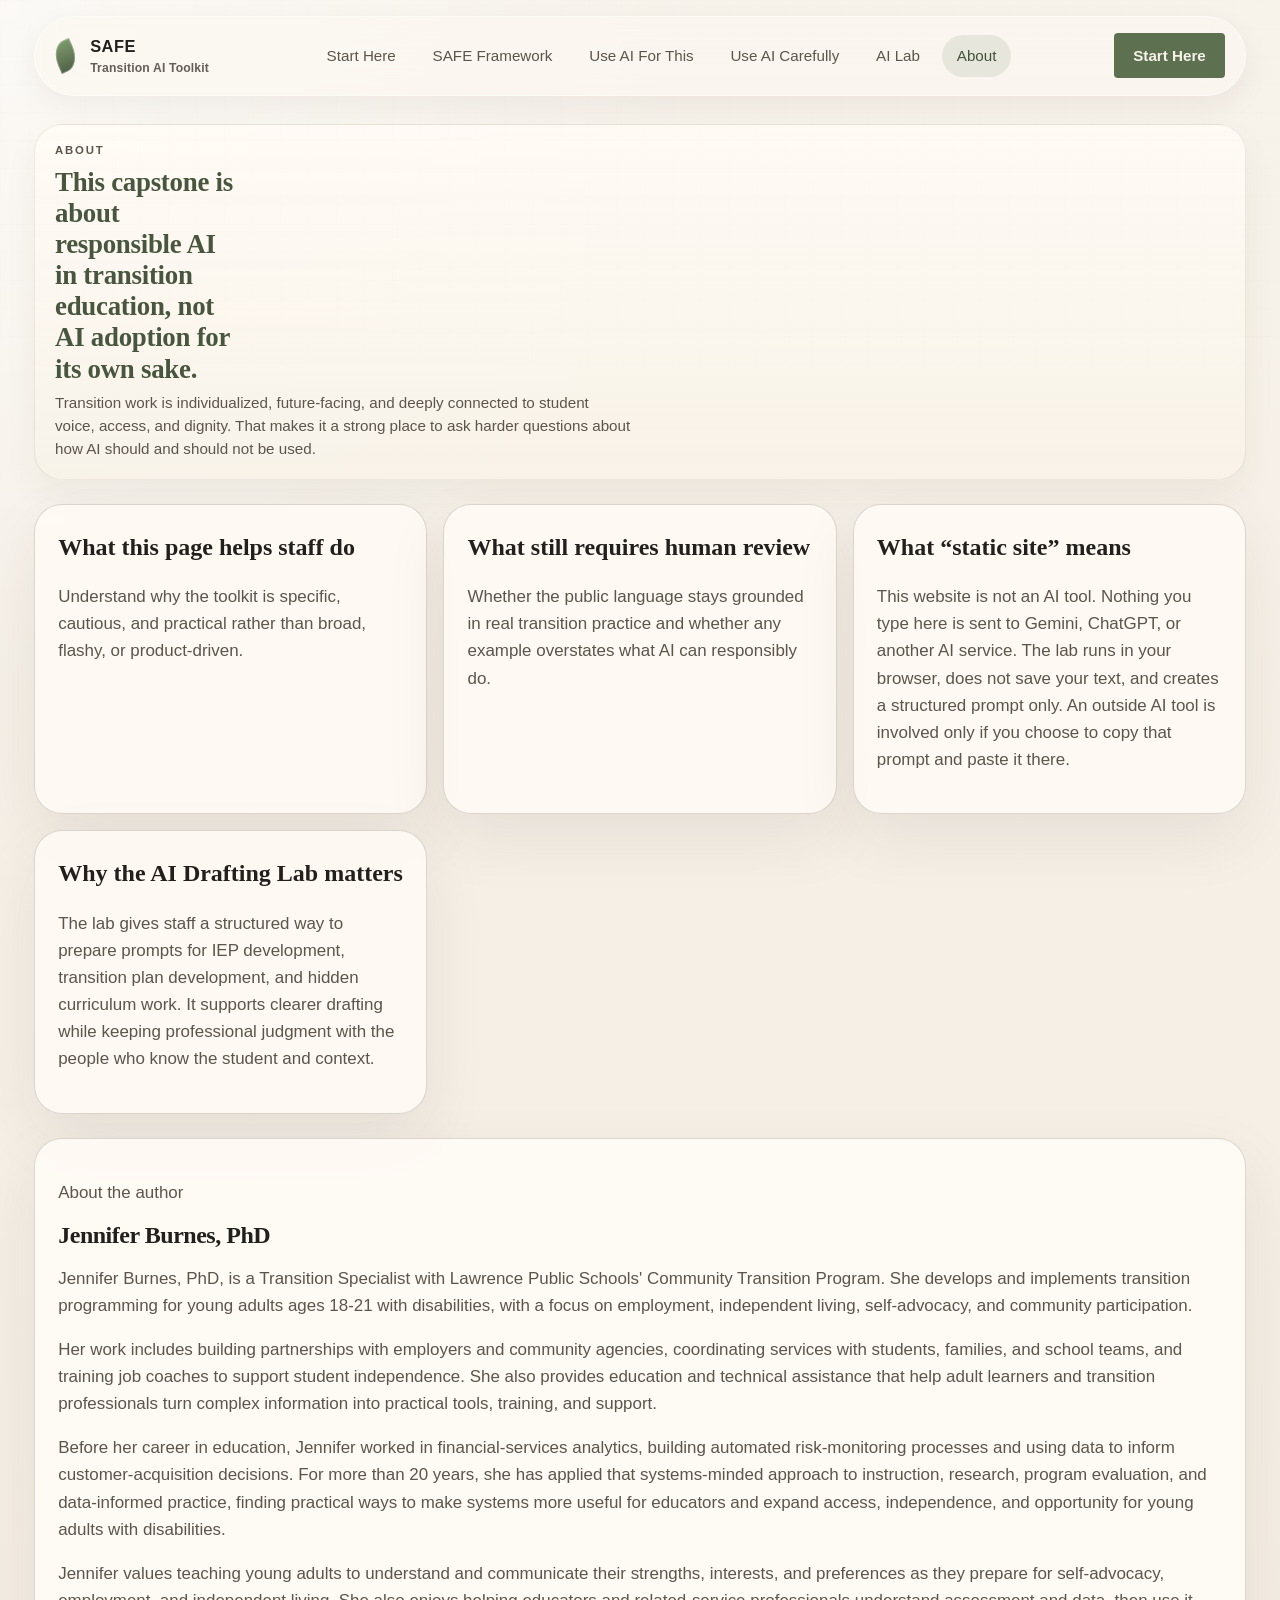
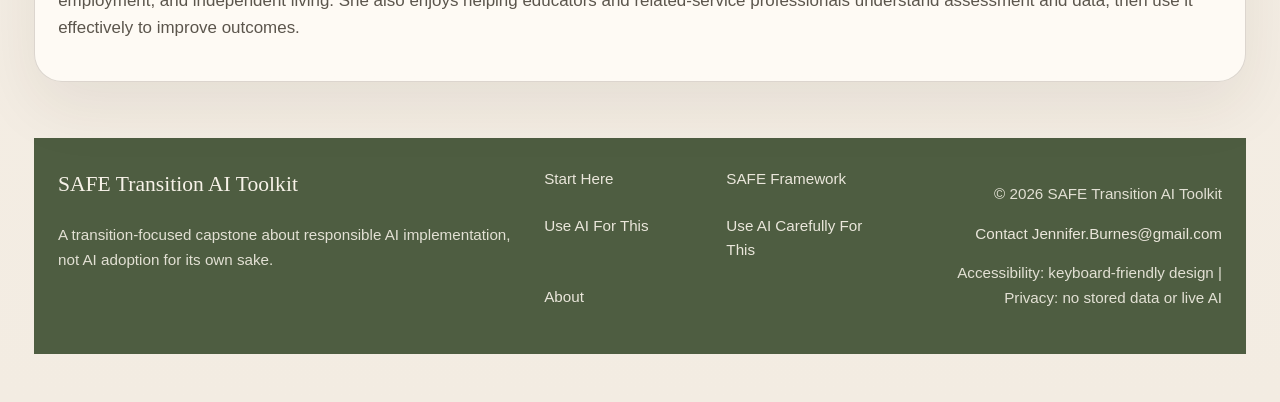
==== commit 9acde153: "Refine teaching focus" ====
--- a/about.html
+++ b/about.html
@@ -72,7 +72,7 @@
             <p>Jennifer Burnes, PhD, is a Transition Specialist with Lawrence Public Schools' Community Transition Program. She develops and implements transition programming for young adults ages 18-21 with disabilities, with a focus on employment, independent living, self-advocacy, and community participation.</p>
             <p>Her work includes building partnerships with employers and community agencies, coordinating services with students, families, and school teams, and training job coaches to support student independence. She also provides education and technical assistance that help adult learners and transition professionals turn complex information into practical tools, training, and support.</p>
             <p>Before her career in education, Jennifer worked in financial-services analytics, building automated risk-monitoring processes and using data to inform customer-acquisition decisions. For more than 20 years, she has applied that systems-minded approach to instruction, research, program evaluation, and data-informed practice, finding practical ways to make systems more useful for educators and expand access, independence, and opportunity for young adults with disabilities.</p>
-            <p>One of her proudest teaching moments came when a graduate student shared that, for the first time, she could explain complicated assessment information to a student's parents with confidence and accuracy rather than simply glossing over it.</p>
+            <p>Jennifer values teaching young adults to understand and communicate their strengths, interests, and preferences as they prepare for self-advocacy, employment, and independent living. She also enjoys helping educators and related-service professionals understand assessment and data, then use it effectively to improve outcomes.</p>
           </div>
         </section>
       </main>
--- a/styles.css
+++ b/styles.css
@@ -1303,114 +1303,102 @@
   transform: rotate(-24deg);
 }
 
-.signature-shell__body {
-  display: grid;
-  grid-template-columns: repeat(2, minmax(0, 1fr));
-}
-
-.signature-shell__column + .signature-shell__column {
-  border-left: 1px solid rgba(89, 76, 59, 0.12);
-}
-
-.signature-block {
-  padding: 1rem 1.2rem 1.1rem;
-  border-bottom: 1px solid rgba(89, 76, 59, 0.12);
-}
-
-.signature-block h3 {
-  margin: 0 0 0.35rem;
-  font-size: 1rem;
-}
-
-.signature-block h3 span {
+.signature-shell__status {
+  margin-left: auto;
+  padding: 0.25rem 0.5rem;
+  border: 1px solid rgba(244, 239, 229, 0.45);
+  border-radius: 999px;
+  color: rgba(244, 239, 229, 0.85);
+  font-family: var(--sans);
+  font-size: 0.67rem;
+  font-weight: 700;
+  letter-spacing: 0.08em;
+  text-transform: uppercase;
+}
+
+.signature-preview {
+  padding: 1.45rem;
+}
+
+.signature-preview__lead {
+  margin: 0 0 1rem;
+  color: #4d4a41;
+  font-family: var(--serif);
+  font-size: 1.35rem;
+}
+
+.signature-preview__lanes {
+  display: grid;
+  grid-template-columns: repeat(3, minmax(0, 1fr));
+  gap: 0.7rem;
+}
+
+.signature-preview__lane {
+  min-height: 10.5rem;
+  padding: 1rem;
+  border: 1px solid rgba(89, 76, 59, 0.12);
+  border-radius: 9px;
+  background: #faf6ef;
+}
+
+.signature-preview__lane span {
+  color: #a55436;
+  font-size: 0.72rem;
+  font-weight: 800;
+  letter-spacing: 0.08em;
+}
+
+.signature-preview__lane h3 {
+  margin: 0.55rem 0 0.45rem;
+  color: #35442d;
+  font-family: var(--serif);
+  font-size: 1.2rem;
+  line-height: 1.1;
+}
+
+.signature-preview__lane p {
+  margin: 0;
   color: var(--muted);
-  font-weight: 400;
-}
-
-.signature-block p {
-  margin: 0 0 0.7rem;
-  color: var(--muted);
-  font-size: 0.93rem;
-}
-
-.signature-shell__textarea,
-.signature-shell__prompt {
-  padding: 0.95rem;
-  border: 1px solid rgba(89, 76, 59, 0.12);
-  border-radius: 8px;
-  background: #faf6ef;
-  color: #4d4a41;
-  line-height: 1.7;
-}
-
-.signature-shell__meta {
-  display: block;
-  margin-top: 0.35rem;
-  color: #847b6c;
-  font-size: 0.82rem;
-}
-
-.signature-checklist,
-.signature-radios {
-  margin: 0;
-  padding: 0;
-  list-style: none;
-  display: grid;
-  gap: 0.55rem;
-}
-
-.signature-checklist li,
-.signature-radios li {
-  position: relative;
-  padding-left: 1.6rem;
-  color: var(--muted);
-}
-
-.signature-checklist li::before,
-.signature-radios li::before {
-  content: "";
-  position: absolute;
-  left: 0;
-  top: 0.32rem;
-  width: 0.8rem;
-  height: 0.8rem;
-  border: 1px solid rgba(94, 108, 76, 0.42);
-  background: white;
-}
-
-.signature-radios li::before {
-  border-radius: 50%;
-}
-
-.signature-checklist .is-selected::before {
-  background: #6a7b56;
-  box-shadow: inset 0 0 0 2px #faf6ef;
-}
-
-.signature-radios .is-selected::before {
-  background: radial-gradient(circle, #6a7b56 0 40%, white 44% 100%);
-}
-
-.signature-shell__actions {
-  display: flex;
-  align-items: center;
-  gap: 1rem;
-  margin-top: 0.9rem;
-}
-
-.signature-pill {
+  font-size: 0.84rem;
+  line-height: 1.5;
+}
+
+.signature-preview__safety {
+  display: grid;
+  gap: 0.2rem;
+  margin-top: 1rem;
+  padding: 0.85rem 0.95rem;
+  border-left: 4px solid #a55436;
+  background: #f7eee8;
+  color: #5e4f43;
+  font-size: 0.88rem;
+  line-height: 1.45;
+}
+
+.signature-preview__safety strong {
+  color: #8e4327;
+}
+
+.signature-preview__open {
   display: inline-flex;
-  align-items: center;
-  padding: 0.55rem 0.85rem;
-  border-radius: 8px;
-  background: #687755;
-  color: #f7f2ea;
-  font-weight: 600;
+  gap: 0.45rem;
+  margin-top: 1.15rem;
+  color: #9a492d;
+  font-size: 0.94rem;
+  font-weight: 800;
+  text-decoration: none;
+}
+
+.signature-preview__open:hover,
+.signature-preview__open:focus-visible {
+  color: #6e351f;
+  text-decoration: underline;
 }
 
 .signature-shell__footer {
   margin: 0;
   padding: 0.85rem 1.15rem;
+  border-top: 1px solid rgba(89, 76, 59, 0.12);
   color: #70685d;
   font-size: 0.9rem;
 }
@@ -1623,8 +1611,7 @@
     display: none;
   }
 
-  .band-panel + .band-panel,
-  .signature-shell__column + .signature-shell__column {
+  .band-panel + .band-panel {
     border-left: 0;
     border-top: 1px solid rgba(96, 82, 60, 0.12);
   }
@@ -1639,6 +1626,18 @@
 }
 
 @media (max-width: 720px) {
+  .signature-preview {
+    padding: 1.1rem;
+  }
+
+  .signature-preview__lanes {
+    grid-template-columns: 1fr;
+  }
+
+  .signature-preview__lane {
+    min-height: 0;
+  }
+
   .hero--homepage {
     gap: 1.8rem;
     padding: 1.4rem 0 4rem;
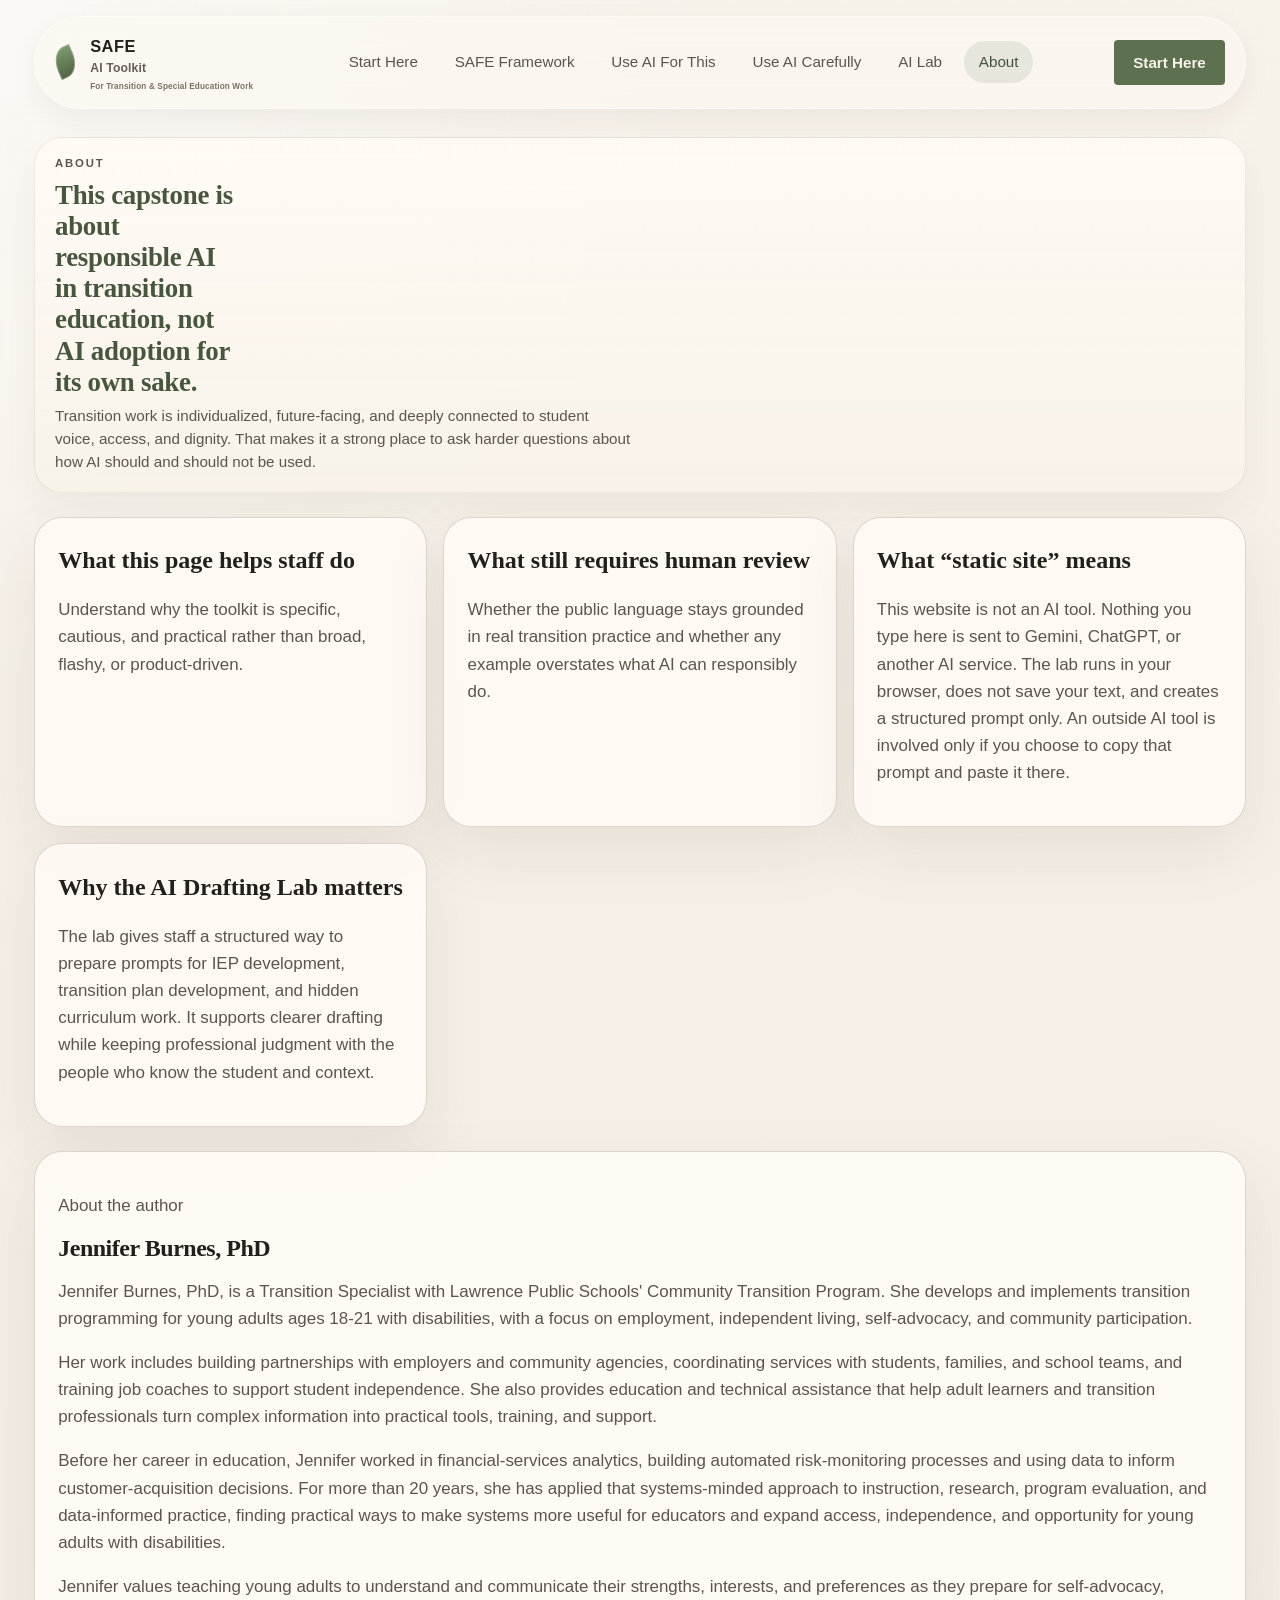
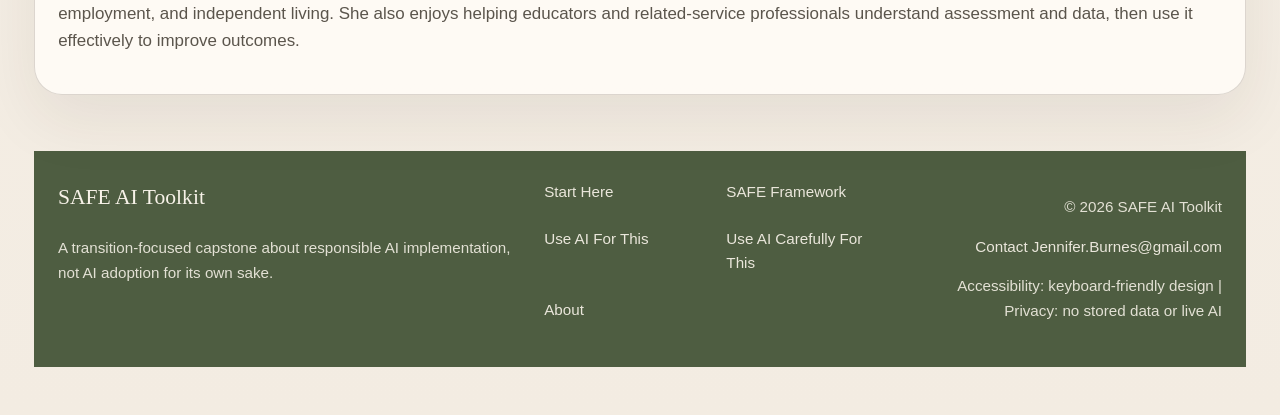
==== commit 0eb2fb53: "Broaden SAFE toolkit branding" ====
--- a/about.html
+++ b/about.html
@@ -3,16 +3,16 @@
   <head>
     <meta charset="UTF-8" />
     <meta name="viewport" content="width=device-width, initial-scale=1.0" />
-    <title>About | SAFE Transition AI Toolkit</title>
+    <title>About | SAFE AI Toolkit</title>
     <link rel="stylesheet" href="styles.css" />
   </head>
   <body data-page="about">
     <div class="site-shell">
       <header class="site-header">
         <div class="brand-lockup">
-          <a class="brand-mark" href="index.html" aria-label="SAFE Transition AI Toolkit home">
+          <a class="brand-mark" href="index.html" aria-label="SAFE AI Toolkit home">
             <span class="brand-mark__leaf"></span>
-            <span class="brand-mark__text"><span>SAFE</span><span>Transition AI Toolkit</span></span>
+            <span class="brand-mark__text"><span>SAFE</span><span>AI Toolkit</span><span class="brand-mark__descriptor">For Transition &amp; Special Education Work</span></span>
           </a>
         </div>
         <button class="menu-toggle" type="button" aria-expanded="false" aria-controls="site-nav">Menu</button>
@@ -78,7 +78,7 @@
       </main>
       <footer class="site-footer site-footer--rich">
         <div class="site-footer__brand">
-          <p>SAFE Transition AI Toolkit</p>
+          <p>SAFE AI Toolkit</p>
           <p>A transition-focused capstone about responsible AI implementation, not AI adoption for its own sake.</p>
         </div>
         <div class="site-footer__links">
@@ -89,7 +89,7 @@
           <a href="about.html">About</a>
         </div>
         <div class="site-footer__meta">
-          <p>&copy; 2026 SAFE Transition AI Toolkit</p>
+          <p>&copy; 2026 SAFE AI Toolkit</p>
           <p><a href="mailto:Jennifer.Burnes@gmail.com">Contact Jennifer.Burnes@gmail.com</a></p>
           <p>Accessibility: keyboard-friendly design | Privacy: no stored data or live AI</p>
         </div>
--- a/styles.css
+++ b/styles.css
@@ -117,9 +117,20 @@
   letter-spacing: 0.03em;
 }
 
-.brand-mark__text span:last-child {
+.brand-mark__text span:nth-child(2) {
   font-size: 0.8em;
   color: #645f56;
+}
+
+.brand-mark__descriptor {
+  max-width: 15rem;
+  margin-top: 0.18rem;
+  color: #7a7266;
+  font-family: var(--sans);
+  font-size: 0.54em;
+  font-weight: 600;
+  letter-spacing: 0.015em;
+  line-height: 1.25;
 }
 
 .site-nav {
@@ -442,6 +453,37 @@
   margin-top: 1rem;
 }
 
+.example-prompt {
+  margin-top: 0.9rem;
+  color: var(--muted);
+  font-size: 0.86rem;
+}
+
+.example-prompt summary {
+  color: #7f4129;
+  cursor: pointer;
+  font-weight: 800;
+}
+
+.example-prompt p {
+  margin: 0.7rem 0;
+}
+
+.example-prompt pre {
+  max-height: 15rem;
+  overflow: auto;
+  margin: 0;
+  padding: 0.8rem;
+  border: 1px solid rgba(89, 76, 59, 0.12);
+  border-radius: 8px;
+  background: #faf6ef;
+  color: #4d4a41;
+  font-family: var(--sans);
+  font-size: 0.8rem;
+  line-height: 1.55;
+  white-space: pre-wrap;
+}
+
 .section-card:hover,
 .section-card:focus-visible {
   transform: translateY(-3px);
@@ -930,7 +972,7 @@
   font-size: 1.2em;
 }
 
-body[data-page="home"] .brand-mark__text span:last-child {
+body[data-page="home"] .brand-mark__text span:nth-child(2) {
   font-size: 0.92em;
 }
 
@@ -971,6 +1013,14 @@
   height: 2px;
   margin: 1rem 0 1.2rem;
   background: rgba(184, 120, 87, 0.8);
+}
+
+.hero__scope {
+  margin: -0.45rem 0 1.1rem;
+  color: #7f4129;
+  font-family: var(--serif);
+  font-size: clamp(1.2rem, 2.5vw, 1.65rem);
+  line-height: 1.2;
 }
 
 .hero__lede--wide {
